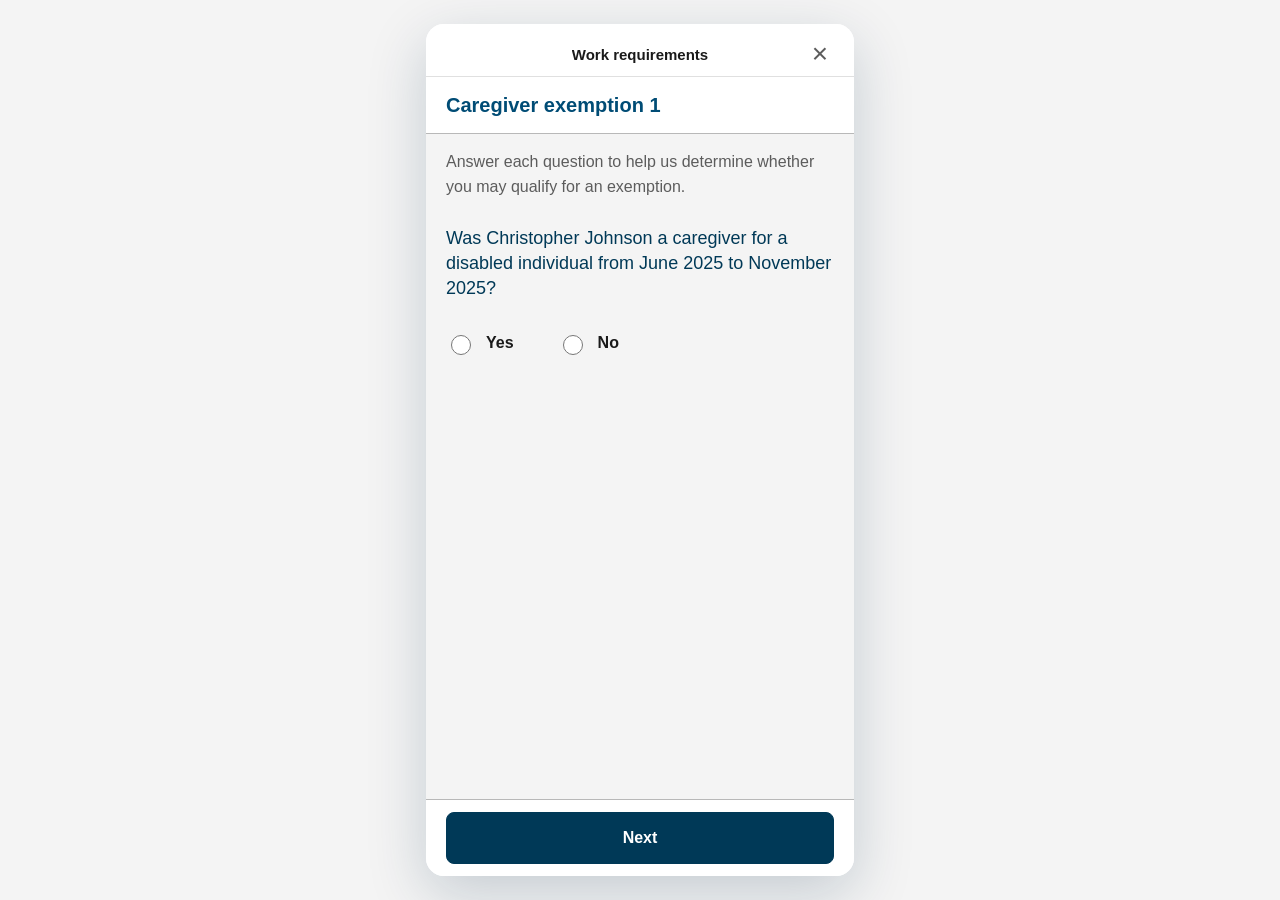
==== index.html @ a393e34c "Hug radio options with 20px trailing padding" ====
<!doctype html>
<html lang="en">
  <head>
    <meta charset="UTF-8">
    <meta name="viewport" content="width=device-width, initial-scale=1, viewport-fit=cover">
    <meta name="theme-color" content="#004C75">
    <meta name="mobile-web-app-capable" content="yes">
    <meta name="apple-mobile-web-app-capable" content="yes">
    <title>Work requirements</title>
    <link rel="stylesheet" href="styles.css?v=20261022-radio-hug-20px">
  </head>
  <body>
    <main class="app-shell">
      <header class="app-header">
        <button class="nav-button" id="header-back" type="button" aria-label="Back"><span class="nav-chevron" aria-hidden="true">&#8249;</span></button>
        <span class="header-title">Work requirements</span>
        <button class="close-button" id="header-close" type="button" aria-label="Close">&times;</button>
      </header>
      <section class="content" id="app" aria-live="polite"></section>

      <footer class="app-footer">
        <p class="form-alert" id="form-alert" role="alert" aria-live="assertive" hidden></p>
        <button class="primary-button" id="primary-button" type="button">Next</button>
      </footer>
    </main>
    <script src="app.js?v=20261022-full-width-screen-title"></script>
  </body>
</html>
---- styles.css ----
:root {
  --navy: #004C75;
  --navy-dark: #003957;
  --blue: #004C75;
  --blue-soft: #e8f3f8;
  --ink: #1a1a1a;
  --muted: #5c5c5c;
  --line: #b8b8b8;
  --surface: #ffffff;
  --canvas: #F4F4F4;
  --focus: #386cf7;
  --success: #0e580e;
  --radius: 8px;
  font-family: Avenir, "Avenir Next", Helvetica, Arial, sans-serif;
  color: var(--ink);
  background: var(--canvas);
}

* { box-sizing: border-box; }
[hidden] { display: none !important; }

html { min-width: 320px; background: var(--canvas); }

body { margin: 0; min-width: 320px; min-height: 100dvh; background: var(--canvas); -webkit-tap-highlight-color: transparent; }

button, input, select { font: inherit; }

button:focus-visible, input:focus-visible, select:focus-visible, a:focus-visible {
  outline: 3px solid var(--focus);
  outline-offset: 3px;
}

.app-shell {
  width: 100%;
  height: 100dvh;
  display: flex;
  flex-direction: column;
  background: var(--surface);
  overscroll-behavior-y: none;
  overflow: hidden;
}

.app-header {
  min-height: 52px;
  display: grid;
  grid-template-columns: minmax(44px, 1fr) auto minmax(44px, 1fr);
  align-items: center;
  padding: max(8px, env(safe-area-inset-top)) 12px 0;
  color: var(--navy-dark);
  background: var(--surface);
  border-bottom: 1px solid #e0e0e0;
}

.header-title { grid-column: 2; max-width: 220px; overflow: hidden; color: var(--ink); font-size: 15px; font-weight: 700; text-align: center; text-overflow: ellipsis; white-space: nowrap; }
.nav-button, .close-button { display: grid; place-items: center; width: 44px; height: 44px; border: 0; color: var(--navy); background: transparent; cursor: pointer; }
.nav-button { display: flex; grid-column: 1; justify-self: start; gap: 2px; width: auto; min-width: 44px; max-width: 100%; padding: 0; font-size: 15px; text-align: left; }
.nav-chevron { flex: 0 0 auto; font-size: 32px; font-weight: 300; line-height: 1; }
.close-button { color: var(--muted); font-size: 28px; line-height: 1; }
.close-button { grid-column: 3; justify-self: end; }

.content { width: 100%; flex: 1; min-height: 0; margin: 0 auto; overflow-y: auto; padding: 0 20px 36px; background: var(--canvas); overscroll-behavior: contain; }
h1 { max-width: 620px; margin: 0; color: var(--ink); font-size: clamp(30px, 8vw, 36px); font-weight: 700; letter-spacing: -.02em; line-height: 1.12; }
.screen-title { width: calc(100% + 40px); max-width: none; margin: 0 -20px; padding: 16px 20px; border-bottom: 1px solid var(--line); color: var(--navy); background: var(--surface); font-size: 20px; font-weight: 700; line-height: 1.2; }
.intro { max-width: 600px; margin: 16px 0 26px; color: var(--muted); font-size: 16px; line-height: 1.55; }
.helper { margin: 8px 0 0; color: var(--muted); font-size: 14px; line-height: 1.5; }

.member-prompt { margin: 0 0 12px; color: var(--ink); font-size: 16px; font-weight: 700; line-height: 1.4; }

.visually-hidden { position: absolute; width: 1px; height: 1px; padding: 0; margin: -1px; overflow: hidden; clip: rect(0, 0, 0, 0); white-space: nowrap; border: 0; }

.question-card { width: 100%; min-inline-size: 0; margin: 26px 0 0; padding: 0; border: 0; border-radius: 0; background: transparent; box-shadow: none; }
.question-text { display: block; width: 100%; max-width: 100%; margin: 0 0 20px; padding: 0; color: var(--navy-dark); font-family: Avenir, "Avenir Next", Helvetica, Arial, sans-serif; font-size: 18px; font-weight: 500; line-height: 1.4; overflow-wrap: anywhere; }
.question-card h2 { margin: 0 0 20px; color: var(--navy-dark); font-family: Avenir, "Avenir Next", Helvetica, Arial, sans-serif; font-size: 18px; font-weight: 500; line-height: 1.4; }
.question-support { margin: -4px 0 20px; color: var(--ink); font-size: 14px; line-height: 1.45; }
.question-support p { margin: 0 0 8px; }
.question-support ul { display: grid; gap: 6px; margin: 0; padding-left: 20px; }
.trip-card { position: relative; width: 100%; margin-top: 12px; padding: 16px; border: 1px solid var(--line); border-radius: var(--radius); background: #fbfdfe; }
.trip-card:first-child { margin-top: 0; }
.trip-number { margin: 0 0 16px; color: var(--navy); font-size: 15px; font-weight: 700; }
.field { display: block; min-width: 0; margin-top: 16px; }
.field:first-of-type { margin-top: 0; }
.field-label { display: block; margin-bottom: 7px; font-size: 14px; font-weight: 700; line-height: 1.4; }
input[type="text"], input[type="date"], select { width: 100%; min-height: 52px; padding: 10px 12px; border: 1px solid #7c8d9a; border-radius: var(--radius); color: var(--ink); background: white; }
select { appearance: auto; }
.check-option { display: flex; align-items: flex-start; gap: 12px; min-height: 48px; margin-top: 12px; padding: 10px 0; color: var(--ink); font-size: 15px; line-height: 1.4; cursor: pointer; }
.check-option input { flex: 0 0 22px; width: 22px; height: 22px; margin: 0; accent-color: var(--navy); }
.date-range { min-width: 0; margin: 18px 0 0; padding: 0; border: 0; }
.date-range legend { max-width: 100%; padding: 0; color: var(--ink); font-family: Avenir, "Avenir Next", Helvetica, Arial, sans-serif; font-size: 18px; font-weight: 500; line-height: 1.4; }
.date-range .helper { margin-top: 4px; }
.facility-location { display: grid; grid-template-columns: repeat(2, minmax(0, 1fr)); gap: 10px; }
.facility-location .field { margin-top: 12px; }
.facility-location input, .facility-location select { min-width: 0; padding-inline: 8px; font-size: 14px; }
.date-fields { display: grid; grid-template-columns: minmax(0, 1fr) minmax(0, 1fr); gap: 10px; }
.date-fields .field { margin-top: 12px; }
.date-fields input[type="date"] { min-width: 0; padding-inline: 8px; font-size: 14px; }
.remove-trip { margin-top: 16px; border: 0; padding: 0; color: var(--blue); background: transparent; font-weight: 700; text-decoration: underline; cursor: pointer; }
.add-trip { display: inline-flex; align-items: center; gap: 8px; min-height: 48px; margin-top: 12px; border: 0; padding: 0; color: var(--blue); background: transparent; font-weight: 700; text-decoration: underline; cursor: pointer; }
.add-trip span { display: grid; place-items: center; width: 22px; height: 22px; border: 2px solid currentColor; border-radius: 50%; font-size: 18px; line-height: 1; }

.radio-group { display: flex; flex-wrap: wrap; column-gap: 24px; row-gap: 12px; }
.radio-option { display: inline-flex; flex: 0 0 auto; align-items: center; gap: 12px; width: max-content; min-height: 44px; padding: 8px 20px 8px 0; border: 0; border-radius: 0; background: transparent; cursor: pointer; }
.radio-option:has(input:checked) { color: var(--navy-dark); background: transparent; }
.radio-option input { width: 20px; height: 20px; accent-color: var(--blue); }
.radio-option span { font-weight: 700; }

.months-note { margin: 0 0 20px; padding: 14px 16px; border-left: 4px solid var(--blue); color: var(--navy-dark); background: var(--blue-soft); font-size: 14px; line-height: 1.5; }
.upload-info { margin: 4px 0 24px; padding: 14px 16px; border: 1px solid #557eaa; border-radius: 14px; color: var(--ink); background: #eff5fa; font-size: 14px; line-height: 1.55; }
.upload-info strong { display: block; margin-bottom: 4px; color: var(--navy); font-size: 15px; }
.upload-info p, .upload-privacy p { margin: 0; }
.upload-type-field { margin-top: 0; }
.upload-label { margin: 24px 0 10px; }
.upload-options { display: grid; gap: 12px; }
.upload-method { display: flex; align-items: center; gap: 12px; min-height: 70px; padding: 12px 16px; border: 1px solid #dedede; border-radius: 6px; color: var(--ink); background: white; font-size: 16px; cursor: pointer; }
.upload-method:has(input:checked) { border-color: var(--navy); color: white; background: #426fa8; }
.upload-method input { width: 20px; height: 20px; margin: 0; accent-color: var(--navy); }
.upload-method:has(input:checked) input { accent-color: white; }
.upload-method-icon { position: relative; display: block; flex: 0 0 24px; width: 24px; height: 22px; color: var(--navy); }
.icon-camera::before { position: absolute; inset: 5px 1px 1px; border: 2px solid currentColor; border-radius: 3px; content: ""; }
.icon-camera::after { position: absolute; top: 9px; left: 9px; width: 6px; height: 6px; border: 2px solid currentColor; border-radius: 50%; box-shadow: 5px -5px 0 -2px currentColor; content: ""; }
.icon-photo::before { position: absolute; inset: 1px; border: 2px solid currentColor; border-radius: 2px; content: ""; }
.icon-photo::after { position: absolute; right: 3px; bottom: 3px; left: 3px; height: 8px; background: currentColor; clip-path: polygon(0 100%, 32% 28%, 52% 64%, 70% 38%, 100% 100%); content: ""; }
.icon-file::before { position: absolute; top: 1px; left: 5px; width: 13px; height: 18px; border: 2px solid currentColor; border-radius: 2px; content: ""; }
.icon-file::after { position: absolute; top: 4px; left: 10px; width: 6px; height: 10px; border-top: 2px solid currentColor; border-left: 2px solid currentColor; content: ""; transform: rotate(45deg); }
.upload-method:has(input:checked) .upload-method-icon { color: white; }
.selected-file { margin: 12px 0 0; color: var(--muted); font-size: 14px; line-height: 1.4; overflow-wrap: anywhere; }
.upload-optional-note { margin: 4px 0 0; color: var(--muted); font-size: 13px; line-height: 1.4; }
.change-upload { min-height: 44px; margin-top: 4px; padding: 6px 0; border: 0; color: var(--blue); background: transparent; font-weight: 700; text-decoration: underline; cursor: pointer; }
.upload-privacy { margin-top: 22px; padding: 16px; border-radius: 6px; color: var(--ink); background: #e7edf3; font-size: 14px; line-height: 1.5; }
.upload-privacy strong { display: block; margin-bottom: 6px; font-size: 15px; }
.document-requirements { margin-top: 20px; padding-bottom: 8px; font-size: 14px; line-height: 1.5; }
.document-requirements h3 { margin: 0 0 6px; font-size: 16px; }
.document-requirements ul { margin: 0; padding-left: 22px; }
.upload-success { display: flex; flex-direction: column; align-items: center; justify-content: center; min-height: 100%; padding: 24px 8px; text-align: center; }
.success-check { position: relative; width: 50px; height: 50px; margin-bottom: 38px; border-radius: 50%; background: var(--navy); }
.success-check::after { position: absolute; top: 13px; left: 16px; width: 15px; height: 9px; border-bottom: 4px solid white; border-left: 4px solid white; content: ""; transform: rotate(-45deg); }
.upload-success p { margin: 14px 0 28px; color: var(--muted); font-size: 15px; line-height: 1.55; }
.month-dropdown { position: relative; width: 100%; }
.month-dropdown summary { display: flex; align-items: center; justify-content: space-between; min-height: 52px; padding: 10px 14px; border: 1px solid #7c8d9a; border-radius: var(--radius); color: var(--ink); background: white; font-size: 16px; cursor: pointer; list-style: none; }
.month-dropdown summary::-webkit-details-marker { display: none; }
.month-dropdown summary::after { content: ""; width: 9px; height: 9px; margin: -5px 2px 0 12px; border-right: 2px solid currentColor; border-bottom: 2px solid currentColor; transform: rotate(45deg); }
.month-dropdown[open] summary { border-color: var(--navy); border-radius: var(--radius) var(--radius) 0 0; }
.month-dropdown[open] summary::after { margin-top: 5px; transform: rotate(225deg); }
.month-options { max-height: 240px; overflow-y: auto; padding: 6px 12px; border: 1px solid #7c8d9a; border-top: 0; border-radius: 0 0 var(--radius) var(--radius); background: white; }
.month-option { display: flex; align-items: center; gap: 12px; min-height: 44px; padding: 6px 2px; color: var(--ink); font-size: 15px; cursor: pointer; }
.month-option + .month-option { border-top: 1px solid #e6e9eb; }
.month-option input { width: 20px; height: 20px; margin: 0; accent-color: var(--navy); }
.month-list { display: flex; flex-wrap: wrap; gap: 8px; margin-top: 16px; }
.month-chip { display: inline-flex; align-items: center; gap: 6px; padding: 4px 6px 4px 10px; border: 1px solid var(--line); border-radius: 99px; color: var(--muted); background: white; font-size: 13px; }
.month-chip.selected { border-color: var(--blue); color: var(--navy-dark); background: var(--blue-soft); }
.month-chip button { display: grid; place-items: center; width: 32px; height: 32px; border: 0; border-radius: 50%; color: inherit; background: transparent; font-size: 20px; cursor: pointer; }
.complete-message { margin: 20px 0; padding: 20px; border: 1px solid #a8d4bb; color: var(--success); background: #effaf3; }
.account-home { margin-top: 16px; padding: 8px 0; }
.account-home p { margin-top: 16px; color: var(--muted); font-size: 16px; line-height: 1.5; }
.account-home-link { display: flex; align-items: center; justify-content: space-between; gap: 16px; width: 100%; min-height: 56px; margin-top: 24px; padding: 12px 16px; border: 1px solid var(--line); border-radius: var(--radius); color: var(--navy); background: white; font-size: 16px; font-weight: 700; text-decoration: none; }
.account-home-link:hover { background: var(--blue-soft); }
.account-home-arrow { font-size: 28px; font-weight: 400; line-height: 1; }

.app-footer { position: static; flex-shrink: 0; display: flex; flex-direction: column; gap: 8px; padding: 12px 20px max(12px, env(safe-area-inset-bottom)); border-top: 1px solid var(--line); background: rgba(255, 255, 255, .98); }
.form-alert { width: 100%; margin: 0; padding: 12px; border-left: 4px solid #aa010e; color: #6f0008; background: #fcebea; font-size: 14px; font-weight: 700; line-height: 1.4; }
.back-button, .primary-button { width: 100%; min-height: 52px; padding: 11px 20px; border-radius: var(--radius); font-weight: 700; cursor: pointer; }
.back-button { border: 1px solid var(--navy); color: var(--navy); background: white; }
.primary-button { min-width: 132px; border: 1px solid var(--navy-dark); color: white; background: var(--navy-dark); }
.primary-button:hover { background: #003957; }
.primary-button:disabled { opacity: .45; cursor: not-allowed; }

@media (min-width: 600px) {
  body { padding: 24px 0; }
  .app-shell { max-width: 428px; height: calc(100dvh - 48px); margin: 0 auto; border-radius: 18px; box-shadow: 0 18px 60px rgba(8, 43, 75, .2); }
}
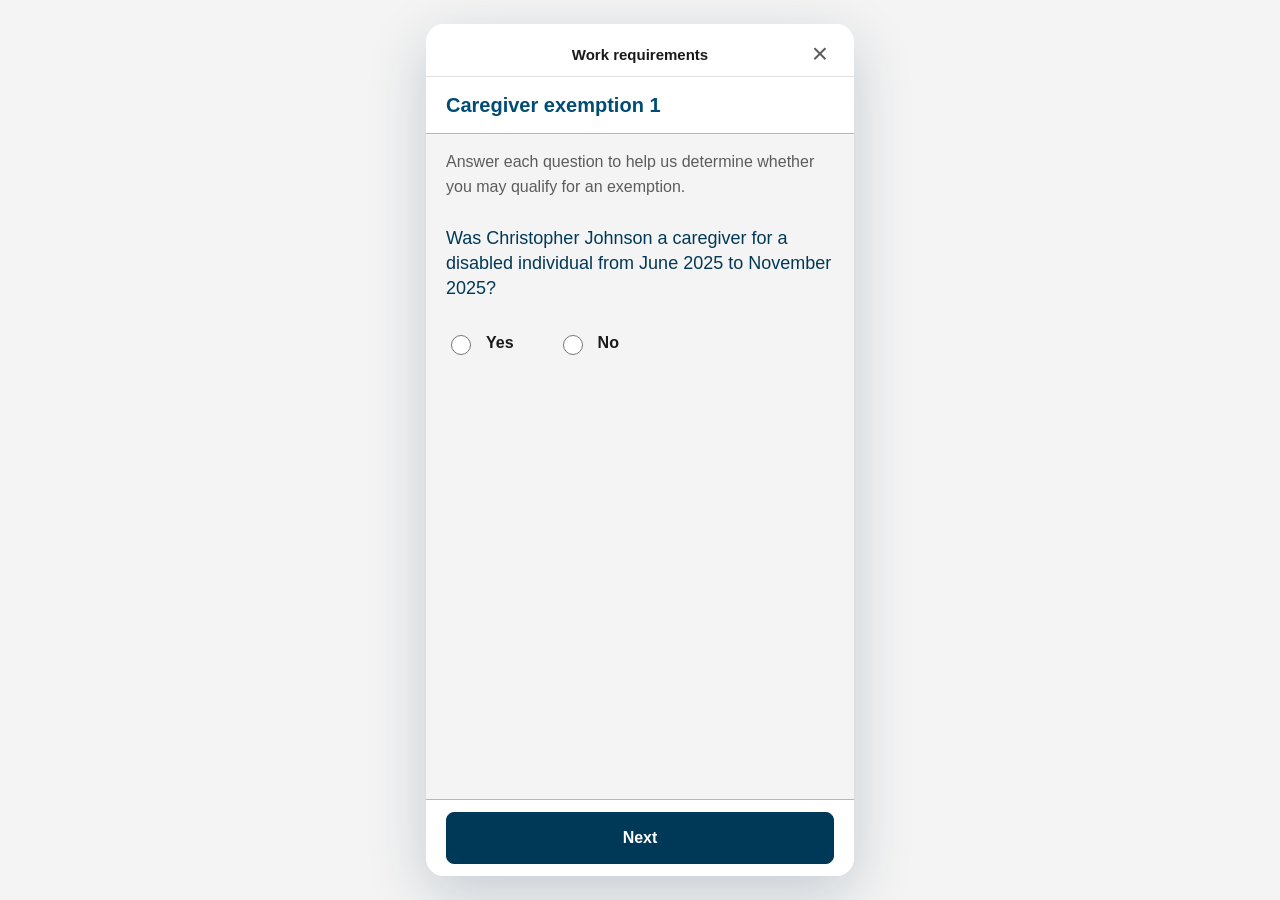
==== commit 34778f5b: "Ensure text contrast meets WCAG AA" ====
--- a/index.html
+++ b/index.html
@@ -7,7 +7,7 @@
     <meta name="mobile-web-app-capable" content="yes">
     <meta name="apple-mobile-web-app-capable" content="yes">
     <title>Work requirements</title>
-    <link rel="stylesheet" href="styles.css?v=20261022-radio-hug-20px">
+    <link rel="stylesheet" href="styles.css?v=20261022-text-contrast">
   </head>
   <body>
     <main class="app-shell">
--- a/styles.css
+++ b/styles.css
@@ -81,6 +81,7 @@
 .field:first-of-type { margin-top: 0; }
 .field-label { display: block; margin-bottom: 7px; font-size: 14px; font-weight: 700; line-height: 1.4; }
 input[type="text"], input[type="date"], select { width: 100%; min-height: 52px; padding: 10px 12px; border: 1px solid #7c8d9a; border-radius: var(--radius); color: var(--ink); background: white; }
+input::placeholder { color: var(--muted); opacity: 1; }
 select { appearance: auto; }
 .check-option { display: flex; align-items: flex-start; gap: 12px; min-height: 48px; margin-top: 12px; padding: 10px 0; color: var(--ink); font-size: 15px; line-height: 1.4; cursor: pointer; }
 .check-option input { flex: 0 0 22px; width: 22px; height: 22px; margin: 0; accent-color: var(--navy); }
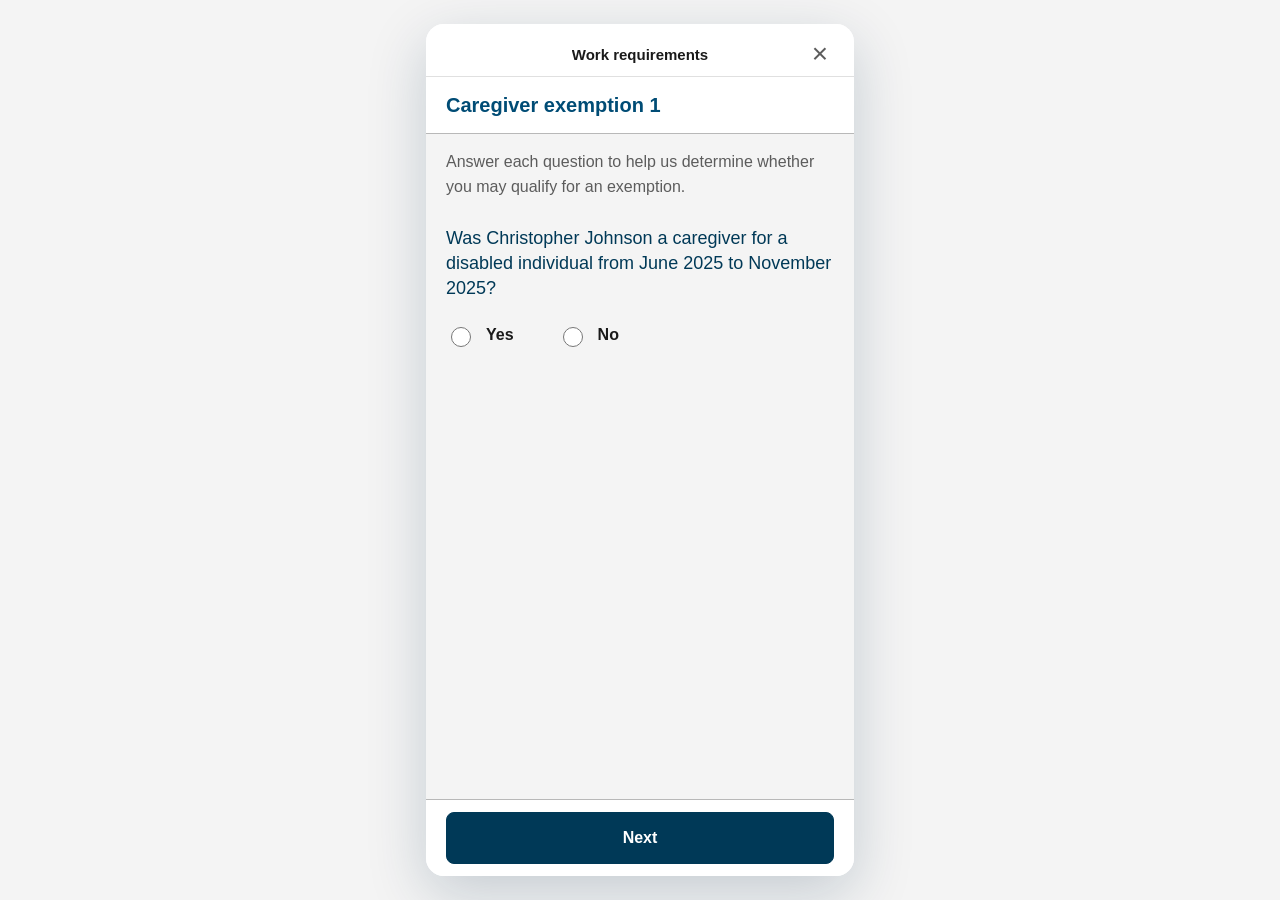
==== commit cb006114: "Reduce space between questions and radio options" ====
--- a/index.html
+++ b/index.html
@@ -7,7 +7,7 @@
     <meta name="mobile-web-app-capable" content="yes">
     <meta name="apple-mobile-web-app-capable" content="yes">
     <title>Work requirements</title>
-    <link rel="stylesheet" href="styles.css?v=20261022-text-contrast">
+    <link rel="stylesheet" href="styles.css?v=20261022-question-radio-gap-12px">
   </head>
   <body>
     <main class="app-shell">
--- a/styles.css
+++ b/styles.css
@@ -69,8 +69,8 @@
 .visually-hidden { position: absolute; width: 1px; height: 1px; padding: 0; margin: -1px; overflow: hidden; clip: rect(0, 0, 0, 0); white-space: nowrap; border: 0; }
 
 .question-card { width: 100%; min-inline-size: 0; margin: 26px 0 0; padding: 0; border: 0; border-radius: 0; background: transparent; box-shadow: none; }
-.question-text { display: block; width: 100%; max-width: 100%; margin: 0 0 20px; padding: 0; color: var(--navy-dark); font-family: Avenir, "Avenir Next", Helvetica, Arial, sans-serif; font-size: 18px; font-weight: 500; line-height: 1.4; overflow-wrap: anywhere; }
-.question-card h2 { margin: 0 0 20px; color: var(--navy-dark); font-family: Avenir, "Avenir Next", Helvetica, Arial, sans-serif; font-size: 18px; font-weight: 500; line-height: 1.4; }
+.question-text { display: block; width: 100%; max-width: 100%; margin: 0 0 12px; padding: 0; color: var(--navy-dark); font-family: Avenir, "Avenir Next", Helvetica, Arial, sans-serif; font-size: 18px; font-weight: 500; line-height: 1.4; overflow-wrap: anywhere; }
+.question-card h2 { margin: 0 0 12px; color: var(--navy-dark); font-family: Avenir, "Avenir Next", Helvetica, Arial, sans-serif; font-size: 18px; font-weight: 500; line-height: 1.4; }
 .question-support { margin: -4px 0 20px; color: var(--ink); font-size: 14px; line-height: 1.45; }
 .question-support p { margin: 0 0 8px; }
 .question-support ul { display: grid; gap: 6px; margin: 0; padding-left: 20px; }
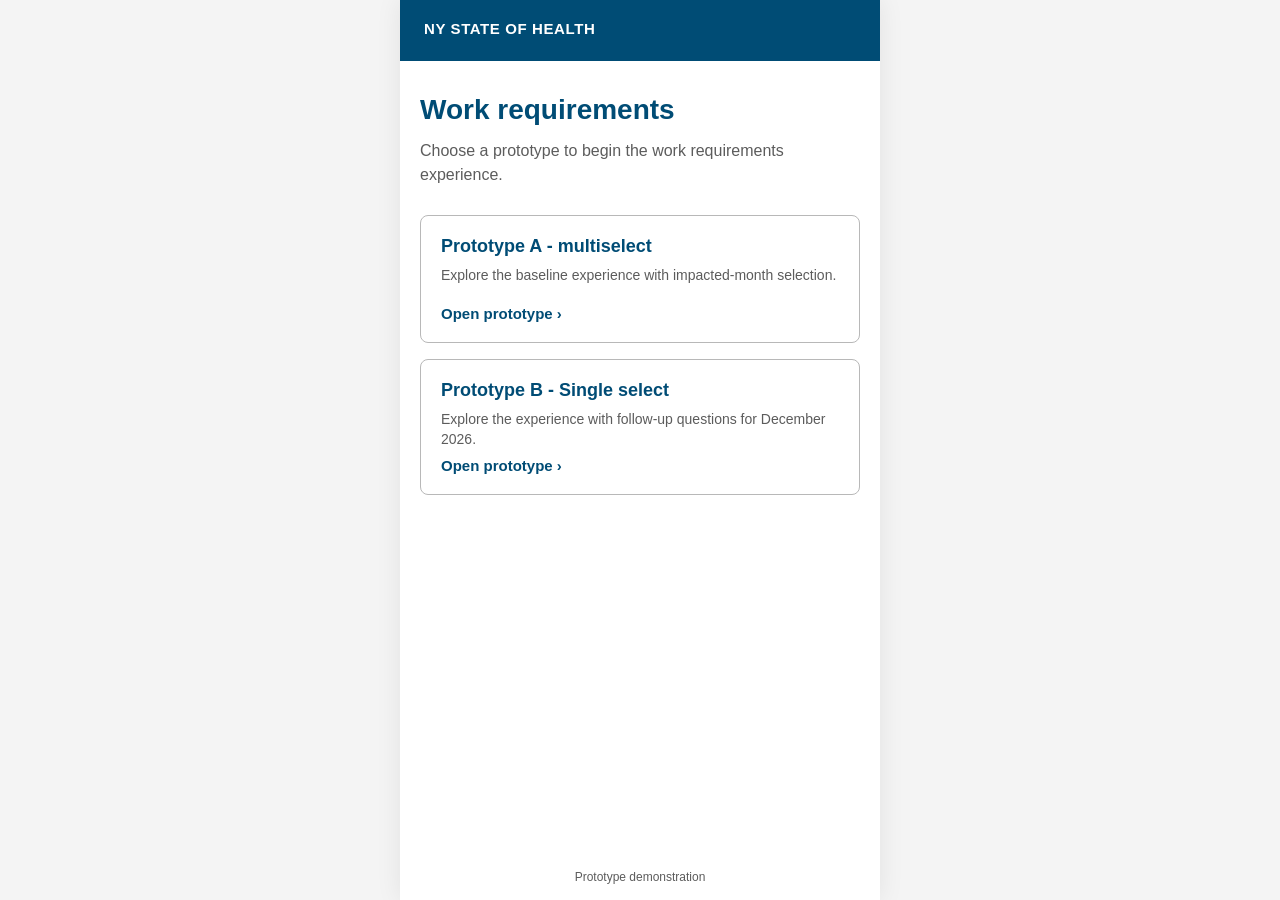
==== commit cdc9db78: "Add NYSOH prototype home and variants Co-authored-by: Copilot <223556219+Copilot@users.noreply.githu" ====
--- a/index.html
+++ b/index.html
@@ -4,25 +4,58 @@
     <meta charset="UTF-8">
     <meta name="viewport" content="width=device-width, initial-scale=1, viewport-fit=cover">
     <meta name="theme-color" content="#004C75">
-    <meta name="mobile-web-app-capable" content="yes">
-    <meta name="apple-mobile-web-app-capable" content="yes">
-    <title>Work requirements</title>
-    <link rel="stylesheet" href="styles.css?v=20261022-question-radio-gap-12px">
+    <title>NY State of Health | Work requirements</title>
+    <style>
+      :root {
+        color: #1a1a1a;
+        background: #f4f4f4;
+        font-family: Avenir, "Avenir Next", Helvetica, Arial, sans-serif;
+        font-synthesis: none;
+      }
+
+      * { box-sizing: border-box; }
+      body { min-width: 320px; min-height: 100dvh; margin: 0; background: #f4f4f4; }
+      .home-shell { display: flex; flex-direction: column; width: 100%; min-height: 100dvh; margin: 0 auto; background: #fff; }
+      .home-header { padding: max(20px, env(safe-area-inset-top)) 24px 24px; color: #fff; background: #004c75; }
+      .brand { margin: 0; font-size: 15px; font-weight: 700; letter-spacing: .04em; }
+      .home-content { width: 100%; max-width: 600px; margin: 0 auto; padding: 32px 20px; }
+      h1 { margin: 0; color: #004c75; font-size: 28px; line-height: 1.2; }
+      .intro { margin: 12px 0 28px; color: #5c5c5c; font-size: 16px; line-height: 1.5; }
+      .prototype-list { display: grid; gap: 16px; }
+      .prototype-link { display: flex; flex-direction: column; gap: 8px; min-height: 128px; padding: 20px; border: 1px solid #b8b8b8; border-radius: 8px; color: inherit; background: #fff; text-decoration: none; }
+      .prototype-link:focus-visible { outline: 3px solid #386cf7; outline-offset: 3px; }
+      .prototype-link:hover { border-color: #004c75; }
+      .prototype-title { color: #004c75; font-size: 18px; font-weight: 700; }
+      .prototype-description { color: #5c5c5c; font-size: 14px; line-height: 1.45; }
+      .open-link { align-self: flex-start; margin-top: auto; color: #004c75; font-size: 15px; font-weight: 700; }
+      .home-footer { margin-top: auto; padding: 16px 20px max(16px, env(safe-area-inset-bottom)); color: #5c5c5c; font-size: 12px; text-align: center; }
+      @media (min-width: 640px) {
+        .home-shell { max-width: 480px; min-height: min(900px, 100dvh); box-shadow: 0 0 24px rgb(0 0 0 / 8%); }
+      }
+    </style>
   </head>
   <body>
-    <main class="app-shell">
-      <header class="app-header">
-        <button class="nav-button" id="header-back" type="button" aria-label="Back"><span class="nav-chevron" aria-hidden="true">&#8249;</span></button>
-        <span class="header-title">Work requirements</span>
-        <button class="close-button" id="header-close" type="button" aria-label="Close">&times;</button>
+    <main class="home-shell">
+      <header class="home-header">
+        <p class="brand">NY STATE OF HEALTH</p>
       </header>
-      <section class="content" id="app" aria-live="polite"></section>
-
-      <footer class="app-footer">
-        <p class="form-alert" id="form-alert" role="alert" aria-live="assertive" hidden></p>
-        <button class="primary-button" id="primary-button" type="button">Next</button>
-      </footer>
+      <section class="home-content" aria-labelledby="page-title">
+        <h1 id="page-title">Work requirements</h1>
+        <p class="intro">Choose a prototype to begin the work requirements experience.</p>
+        <nav class="prototype-list" aria-label="Available prototypes">
+          <a class="prototype-link" href="prototype-a/index.html">
+            <span class="prototype-title">Prototype A - multiselect</span>
+            <span class="prototype-description">Explore the baseline experience with impacted-month selection.</span>
+            <span class="open-link">Open prototype <span aria-hidden="true">›</span></span>
+          </a>
+          <a class="prototype-link" href="prototype-b/index.html">
+            <span class="prototype-title">Prototype B - Single select</span>
+            <span class="prototype-description">Explore the experience with follow-up questions for December 2026.</span>
+            <span class="open-link">Open prototype <span aria-hidden="true">›</span></span>
+          </a>
+        </nav>
+      </section>
+      <footer class="home-footer">Prototype demonstration</footer>
     </main>
-    <script src="app.js?v=20261022-full-width-screen-title"></script>
   </body>
-</html>+</html>
